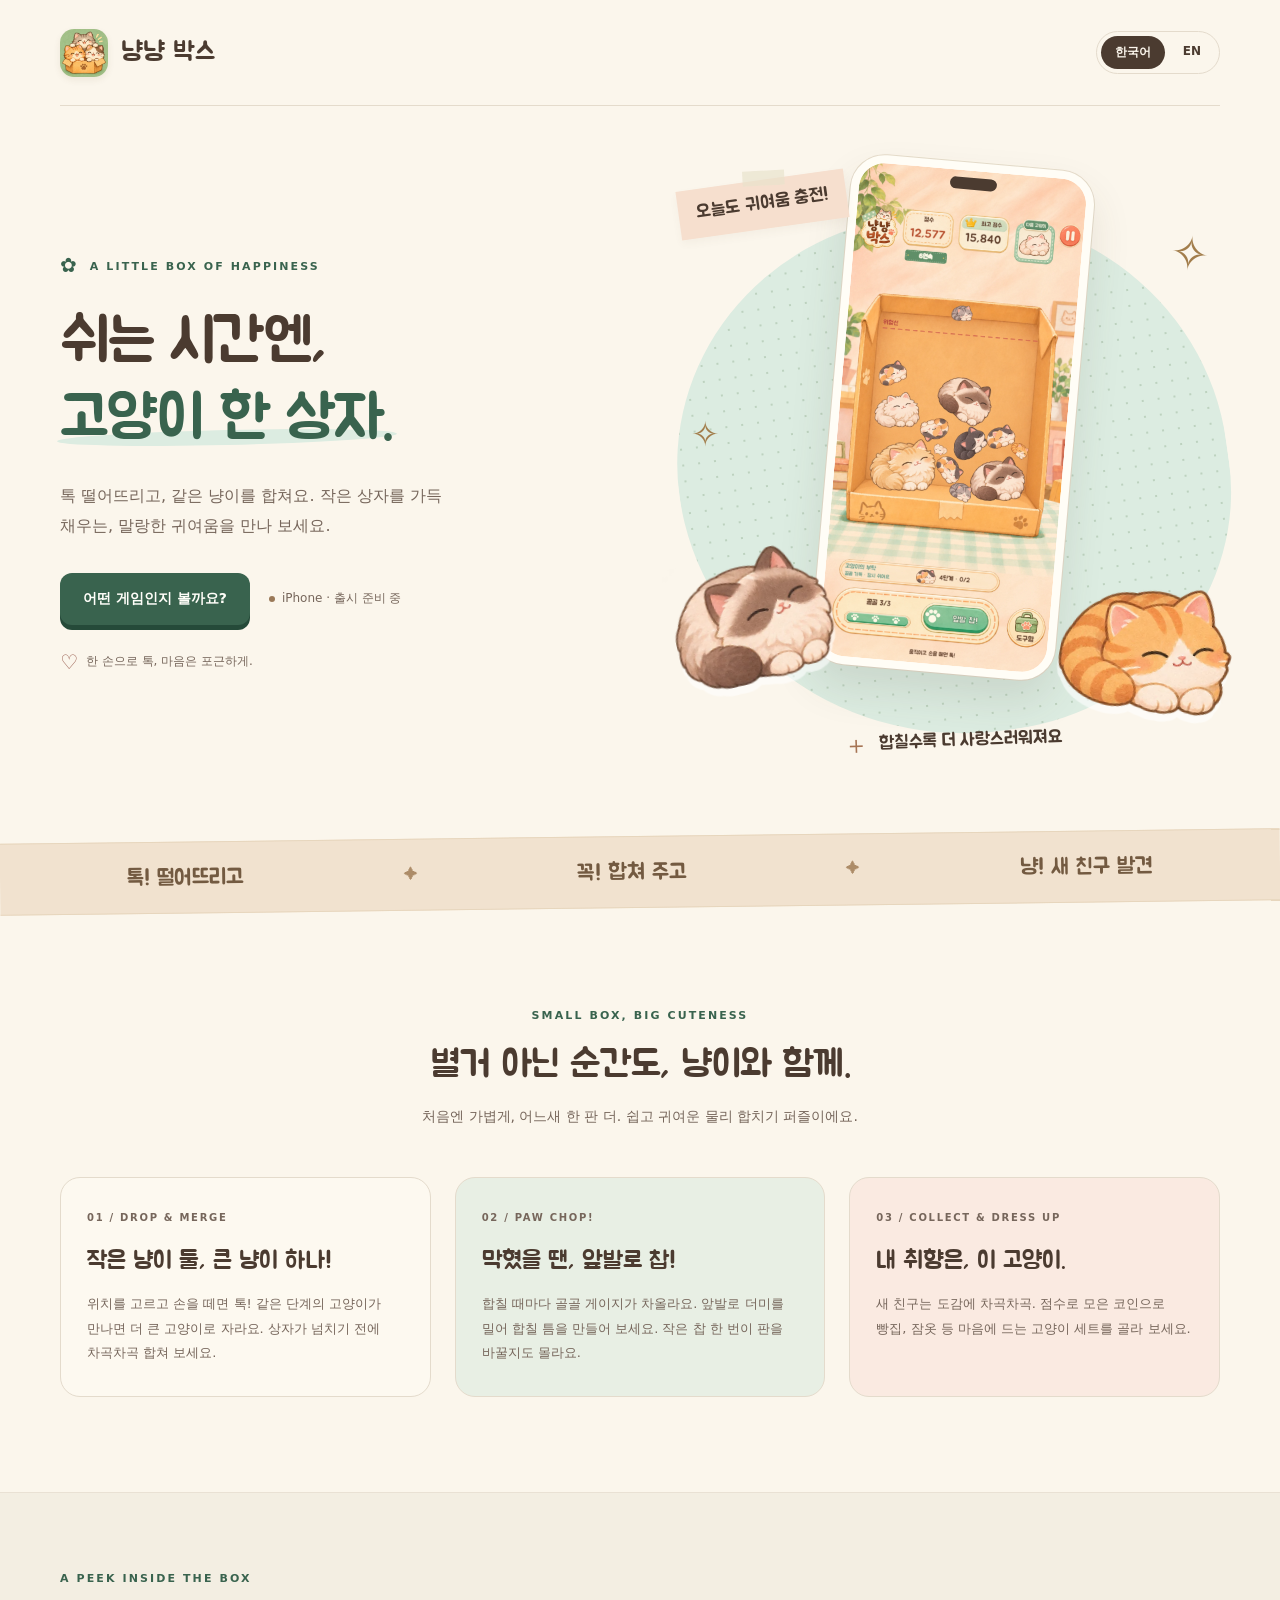
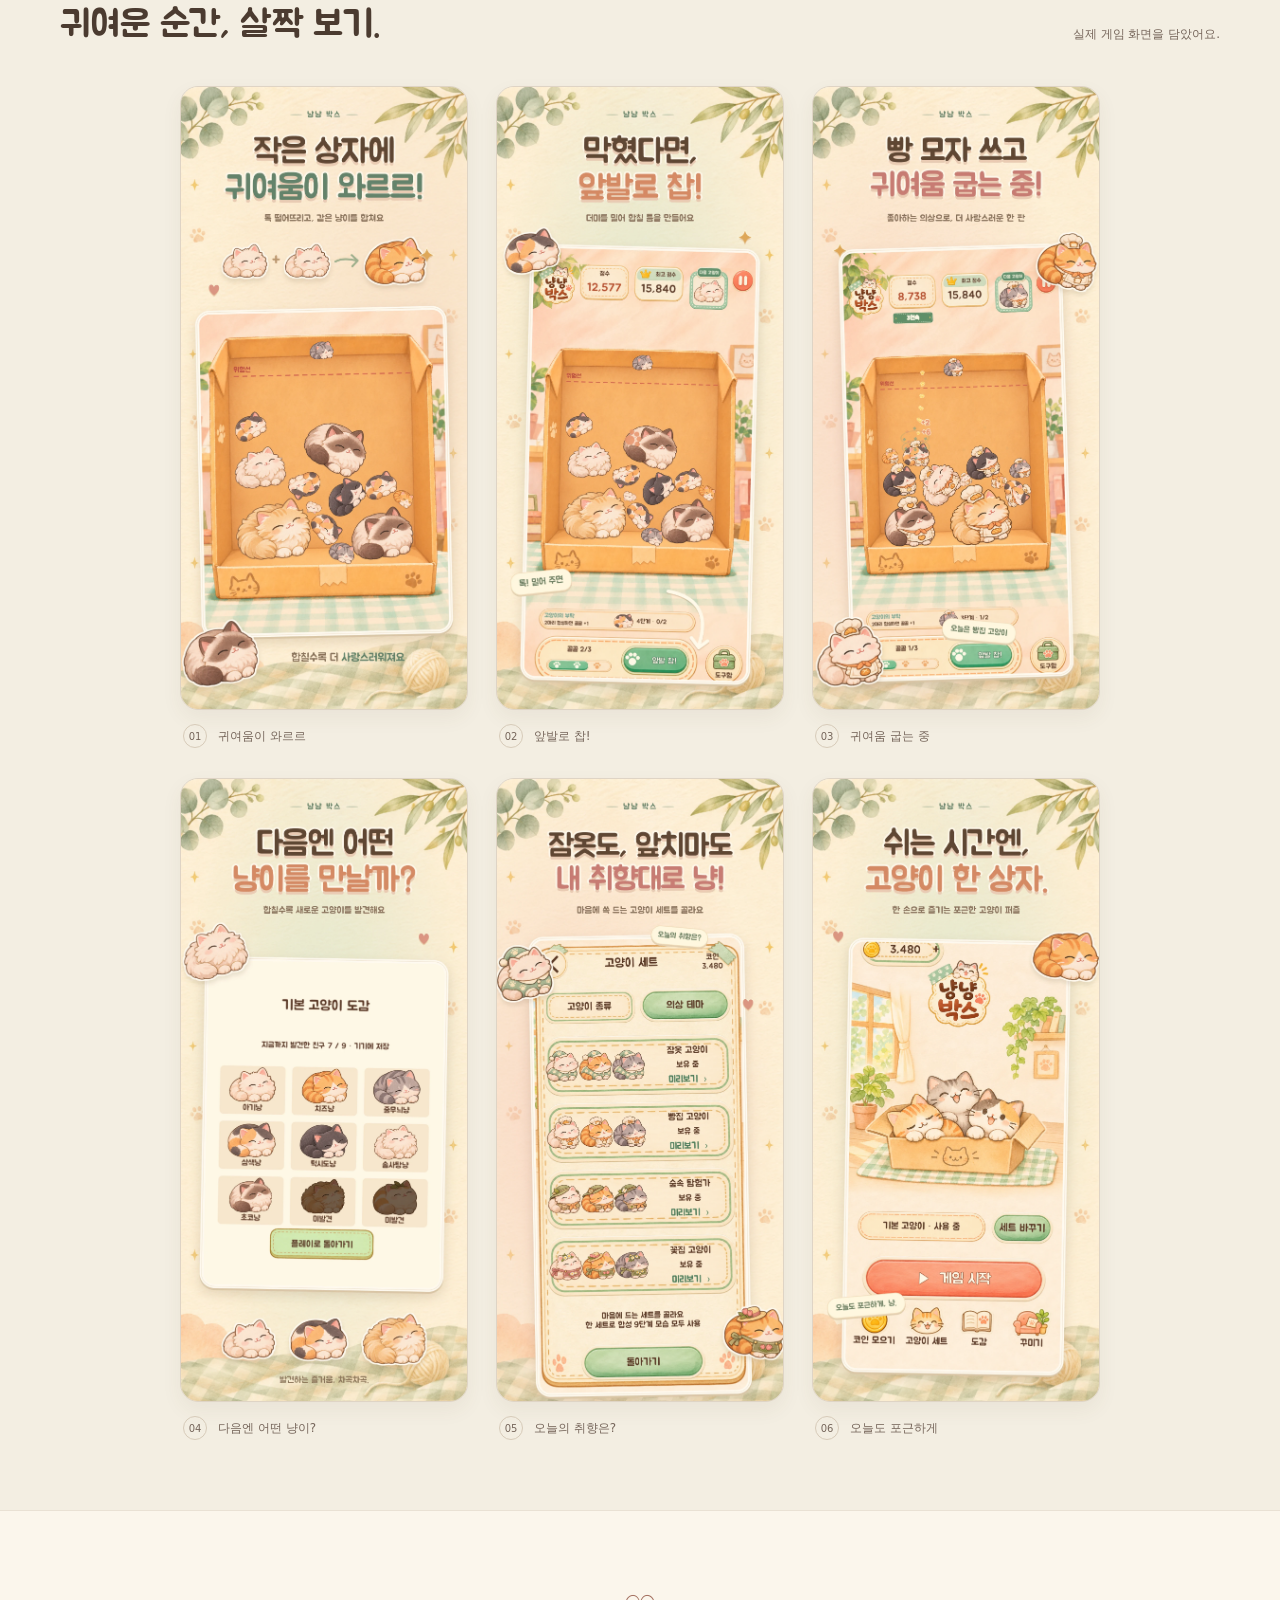
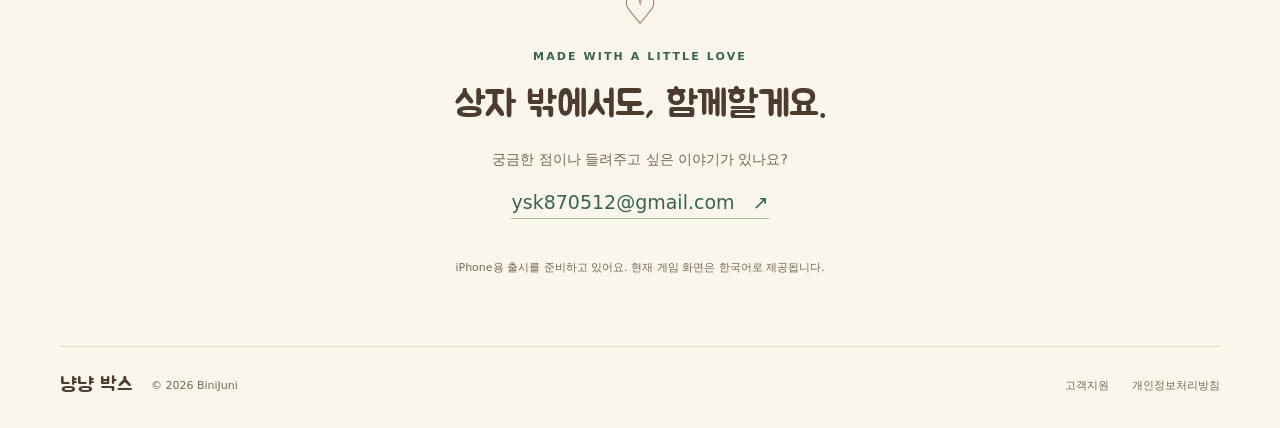
==== nyangnyangbox/index.html @ c01c6a5f "feat: publish cozy bilingual Nyang Nyang Box landing page" ====
<!doctype html>
<html lang="ko">
<head>
  <meta charset="utf-8">
  <meta name="viewport" content="width=device-width, initial-scale=1">
  <meta name="theme-color" content="#fbf6ec">
  <title>냥냥 박스 · 고양이를 합치는 포근한 퍼즐</title>
  <meta name="description" content="작은 상자에 고양이를 톡! 같은 고양이를 합치고, 앞발 찹으로 틈을 만들고, 사랑스러운 친구들을 모아 보세요. 냥냥 박스 공식 소개 페이지.">
  <link rel="canonical" href="https://ysk0512.github.io/nyangnyangbox/">
  <link rel="alternate" hreflang="ko" href="https://ysk0512.github.io/nyangnyangbox/">
  <link rel="alternate" hreflang="en" href="https://ysk0512.github.io/nyangnyangbox/?lang=en">
  <link rel="alternate" hreflang="x-default" href="https://ysk0512.github.io/nyangnyangbox/">
  <meta property="og:type" content="website">
  <meta property="og:title" content="냥냥 박스 · 고양이 한 상자의 행복">
  <meta property="og:description" content="톡 떨어뜨리고, 같은 냥이를 합쳐요. 한 손으로 즐기는 포근한 고양이 퍼즐.">
  <meta property="og:url" content="https://ysk0512.github.io/nyangnyangbox/">
  <meta property="og:image" content="https://ysk0512.github.io/nyangnyangbox/assets/app-icon.webp">
  <link rel="icon" type="image/webp" href="assets/app-icon.webp">
  <link rel="preload" href="assets/Jua-Regular.ttf" as="font" type="font/ttf" crossorigin>
  <link rel="stylesheet" href="style.css">
  <script src="site.js" defer></script>
</head>
<body>
  <a class="skip-link" href="#main" data-ko="본문으로 이동" data-en="Skip to content">본문으로 이동</a>
  <header class="site-header shell">
    <a class="brand" href="./" aria-label="냥냥 박스 · Nyang Nyang Box">
      <img src="assets/app-icon.webp" alt="" width="48" height="48">
      <span data-ko="냥냥 박스" data-en="Nyang Nyang Box">냥냥 박스</span>
    </a>
    <nav aria-label="Language" class="languages">
      <a href="?lang=ko" lang="ko" data-language="ko" aria-current="page">한국어</a>
      <a href="?lang=en" lang="en" data-language="en">EN</a>
    </nav>
  </header>

  <main id="main">
    <section class="hero shell" aria-labelledby="hero-title">
      <div class="hero-copy">
        <p class="eyebrow"><span class="tiny-paw" aria-hidden="true">✿</span> A LITTLE BOX OF HAPPINESS</p>
        <h1 id="hero-title"><span data-ko="쉬는 시간엔," data-en="A little break.">쉬는 시간엔,</span><br><em data-ko="고양이 한 상자." data-en="A box full of cats.">고양이 한 상자.</em></h1>
        <p class="hero-description" data-ko="톡 떨어뜨리고, 같은 냥이를 합쳐요. 작은 상자를 가득 채우는, 말랑한 귀여움을 만나 보세요." data-en="Drop a kitty. Merge a match. Fill a tiny box with soft little friends, one delightful discovery at a time.">톡 떨어뜨리고, 같은 냥이를 합쳐요. 작은 상자를 가득 채우는, 말랑한 귀여움을 만나 보세요.</p>
        <div class="hero-actions">
          <a class="button" href="#play" data-ko="어떤 게임인지 볼까요?" data-en="Meet your next favorite puzzle">어떤 게임인지 볼까요? <span aria-hidden="true">↗</span></a>
          <span class="release-status"><span aria-hidden="true"></span><span data-ko="iPhone · 출시 준비 중" data-en="Coming to iPhone">iPhone · 출시 준비 중</span></span>
        </div>
        <div class="little-note"><span aria-hidden="true">♡</span><span data-ko="한 손으로 톡, 마음은 포근하게." data-en="One hand. A few quiet moments. Lots of cute.">한 손으로 톡, 마음은 포근하게.</span></div>
      </div>
      <div class="hero-scene">
        <div class="scene-circle" aria-hidden="true"></div>
        <span class="scene-spark spark-one" aria-hidden="true">✧</span>
        <span class="scene-spark spark-two" aria-hidden="true">✧</span>
        <div class="note-tag" data-ko="오늘도 귀여움 충전!" data-en="Your daily dose of cute.">오늘도 귀여움 충전!</div>
        <div class="game-frame"><div class="camera" aria-hidden="true"></div><img src="assets/gameplay.webp" width="1320" height="2868" fetchpriority="high" alt="같은 고양이를 합쳐 더 큰 고양이로 키우는 실제 게임 화면" data-alt-ko="같은 고양이를 합쳐 더 큰 고양이로 키우는 실제 게임 화면" data-alt-en="Actual gameplay: matching cats merge into bigger cats inside a little box."></div>
        <div class="cat-sticker cat-left" aria-hidden="true"></div>
        <div class="cat-sticker cat-right" aria-hidden="true"></div>
        <div class="scene-caption"><span aria-hidden="true">＋</span><span data-ko="합칠수록 더 사랑스러워져요" data-en="Every merge, a little more to love.">합칠수록 더 사랑스러워져요</span></div>
      </div>
    </section>

    <div class="ribbon"><div class="shell ribbon-inner"><span data-ko="톡! 떨어뜨리고" data-en="DROP A KITTY">톡! 떨어뜨리고</span><span aria-hidden="true">✦</span><span data-ko="꼭! 합쳐 주고" data-en="MERGE A MATCH">꼭! 합쳐 주고</span><span aria-hidden="true">✦</span><span data-ko="냥! 새 친구 발견" data-en="MEET A NEW FRIEND">냥! 새 친구 발견</span></div></div>

    <section class="play-section shell" id="play" aria-labelledby="play-title">
      <div class="section-heading"><p class="eyebrow">SMALL BOX, BIG CUTENESS</p><h2 id="play-title" data-ko="별거 아닌 순간도, 냥이와 함께." data-en="Make a little room for happy.">별거 아닌 순간도, 냥이와 함께.</h2><p data-ko="처음엔 가볍게, 어느새 한 판 더. 쉽고 귀여운 물리 합치기 퍼즐이에요." data-en="Easy to pick up. Hard to leave at just one round. A cozy physics puzzle for your little breaks.">처음엔 가볍게, 어느새 한 판 더. 쉽고 귀여운 물리 합치기 퍼즐이에요.</p></div>
      <div class="features">
        <article class="feature"><span class="feature-number">01 / DROP & MERGE</span><h3 data-ko="작은 냥이 둘, 큰 냥이 하나!" data-en="Two little cats. One bigger friend.">작은 냥이 둘, 큰 냥이 하나!</h3><p data-ko="위치를 고르고 손을 떼면 톡! 같은 단계의 고양이가 만나면 더 큰 고양이로 자라요. 상자가 넘치기 전에 차곡차곡 합쳐 보세요." data-en="Pick a spot and let go. Matching cats merge into a bigger kitty. Keep finding room before the box overflows.">위치를 고르고 손을 떼면 톡! 같은 단계의 고양이가 만나면 더 큰 고양이로 자라요. 상자가 넘치기 전에 차곡차곡 합쳐 보세요.</p></article>
        <article class="feature"><span class="feature-number">02 / PAW CHOP!</span><h3 data-ko="막혔을 땐, 앞발로 찹!" data-en="A little stuck? Paw Chop!">막혔을 땐, 앞발로 찹!</h3><p data-ko="합칠 때마다 골골 게이지가 차올라요. 앞발로 더미를 밀어 합칠 틈을 만들어 보세요. 작은 찹 한 번이 판을 바꿀지도 몰라요." data-en="Merges fill your purr gauge. Use a paw to push the pile and open a gap. One little chop can make all the difference.">합칠 때마다 골골 게이지가 차올라요. 앞발로 더미를 밀어 합칠 틈을 만들어 보세요. 작은 찹 한 번이 판을 바꿀지도 몰라요.</p></article>
        <article class="feature"><span class="feature-number">03 / COLLECT & DRESS UP</span><h3 data-ko="내 취향은, 이 고양이." data-en="Find your kind of cute.">내 취향은, 이 고양이.</h3><p data-ko="새 친구는 도감에 차곡차곡. 점수로 모은 코인으로 빵집, 잠옷 등 마음에 드는 고양이 세트를 골라 보세요." data-en="Add new friends to your collection book. Use coins earned from your score to pick your favorite cat sets, from tiny bakers to cozy pajamas.">새 친구는 도감에 차곡차곡. 점수로 모은 코인으로 빵집, 잠옷 등 마음에 드는 고양이 세트를 골라 보세요.</p></article>
      </div>
    </section>

    <section class="gallery-section" aria-labelledby="gallery-title">
      <div class="shell"><div class="gallery-heading"><div><p class="eyebrow">A PEEK INSIDE THE BOX</p><h2 id="gallery-title" data-ko="귀여운 순간, 살짝 보기." data-en="A peek at the happy little moments.">귀여운 순간, 살짝 보기.</h2></div><p data-ko="실제 게임 화면을 담았어요." data-en="Featuring actual game screens.">실제 게임 화면을 담았어요.</p></div>
      <div class="screenshots">
        <figure><img src="assets/ko/01-merge.webp" data-shot="01-merge" alt="고양이 합치기" data-alt-ko="고양이 합치기" data-alt-en="Drop and merge cute cats" loading="lazy" width="1206" height="2622"><figcaption><span>01</span><span data-ko="귀여움이 와르르" data-en="So much cute">귀여움이 와르르</span></figcaption></figure>
        <figure><img src="assets/ko/02-paw.webp" data-shot="02-paw" alt="앞발 찹으로 더미 밀기" data-alt-ko="앞발 찹으로 더미 밀기" data-alt-en="Make room with Paw Chop" loading="lazy" width="1206" height="2622"><figcaption><span>02</span><span data-ko="앞발로 찹!" data-en="Paw Chop!">앞발로 찹!</span></figcaption></figure>
        <figure><img src="assets/ko/03-bakery.webp" data-shot="03-bakery" alt="빵집 고양이 세트" data-alt-ko="빵집 고양이 세트" data-alt-en="Tiny bakery outfits" loading="lazy" width="1206" height="2622"><figcaption><span>03</span><span data-ko="귀여움 굽는 중" data-en="Freshly baked cuteness">귀여움 굽는 중</span></figcaption></figure>
        <figure><img src="assets/ko/04-collection.webp" data-shot="04-collection" alt="새 고양이를 발견하는 도감" data-alt-ko="새 고양이를 발견하는 도감" data-alt-en="Discover friends in your collection book" loading="lazy" width="1206" height="2622"><figcaption><span>04</span><span data-ko="다음엔 어떤 냥이?" data-en="Who’s your next kitty?">다음엔 어떤 냥이?</span></figcaption></figure>
        <figure><img src="assets/ko/05-sets.webp" data-shot="05-sets" alt="다양한 고양이 세트 선택 화면" data-alt-ko="다양한 고양이 세트 선택 화면" data-alt-en="Choose your favorite cat sets" loading="lazy" width="1206" height="2622"><figcaption><span>05</span><span data-ko="오늘의 취향은?" data-en="Pick a look. Fall in love.">오늘의 취향은?</span></figcaption></figure>
        <figure><img src="assets/ko/06-home.webp" data-shot="06-home" alt="포근한 냥냥 박스 로비" data-alt-ko="포근한 냥냥 박스 로비" data-alt-en="Your cozy home in Nyang Nyang Box" loading="lazy" width="1206" height="2622"><figcaption><span>06</span><span data-ko="오늘도 포근하게" data-en="Your little box of cozy">오늘도 포근하게</span></figcaption></figure>
      </div></div>
    </section>

    <section class="support-section shell" aria-labelledby="support-title">
      <div class="support-icon" aria-hidden="true">♡</div><p class="eyebrow">MADE WITH A LITTLE LOVE</p><h2 id="support-title" data-ko="상자 밖에서도, 함께할게요." data-en="A little help, outside the box.">상자 밖에서도, 함께할게요.</h2><p data-ko="궁금한 점이나 들려주고 싶은 이야기가 있나요?" data-en="Have a question, or something you’d like to share?">궁금한 점이나 들려주고 싶은 이야기가 있나요?</p><a class="contact-link" href="mailto:ysk870512@gmail.com">ysk870512@gmail.com <span aria-hidden="true">↗</span></a>
      <p class="game-note" data-ko="iPhone용 출시를 준비하고 있어요. 현재 게임 화면은 한국어로 제공됩니다." data-en="Coming to iPhone. The game interface is currently in Korean; the English screenshots translate the promotional captions.">iPhone용 출시를 준비하고 있어요. 현재 게임 화면은 한국어로 제공됩니다.</p>
    </section>
  </main>
  <footer class="site-footer shell"><div><span class="footer-brand" data-ko="냥냥 박스" data-en="Nyang Nyang Box">냥냥 박스</span><span>© 2026 BiniJuni</span></div><nav aria-label="Support and privacy"><a href="https://glen-way-ce8.notion.site/4182d9aa2a4b808ebbd0df42211d2265" data-ko="고객지원" data-en="Support">고객지원</a><a href="https://glen-way-ce8.notion.site/4182d9aa2a4b80f28d72df3a32ca5fbc" data-ko="개인정보처리방침" data-en="Privacy policy">개인정보처리방침</a></nav></footer>
</body>
</html>
---- nyangnyangbox/style.css ----
@font-face{font-family:Jua;src:url('assets/Jua-Regular.ttf') format('truetype');font-weight:400;font-style:normal;font-display:swap}
:root{--cream:#fbf6ec;--ink:#4b3b30;--muted:#76665b;--mint:#dcece1;--green:#39634e;--pink:#f3d7cd;--line:#e4dbcc}
*{box-sizing:border-box}html{scroll-behavior:smooth;scroll-padding-top:24px}body{margin:0;overflow-x:clip;background:var(--cream);color:var(--ink);font-family:system-ui,-apple-system,'Segoe UI',sans-serif;word-break:keep-all;-webkit-font-smoothing:antialiased}a{color:inherit;text-decoration:none}img{display:block;max-width:100%;height:auto}button,a{-webkit-tap-highlight-color:transparent}a:focus-visible{outline:3px solid var(--green);outline-offset:5px}h1,h2,h3,p{margin:0}h1,h2,h3,.brand,.footer-brand,.note-tag,.scene-caption,.ribbon{font-family:Jua,sans-serif;font-weight:400}p{line-height:1.85}.shell{width:min(1160px,calc(100% - 80px));margin-inline:auto}.skip-link{position:absolute;left:20px;top:-100px;background:var(--green);color:white;padding:12px;z-index:9}.skip-link:focus{top:8px}.site-header{display:flex;justify-content:space-between;align-items:center;min-height:106px;border-bottom:1px solid var(--line)}.brand{display:flex;gap:13px;align-items:center;font-size:26px}.brand img{border-radius:14px;box-shadow:0 3px 7px #5e492215}.languages{display:flex;gap:4px;padding:4px;border:1px solid var(--line);border-radius:30px}.languages a{padding:8px 14px;border-radius:22px;font-size:12px;font-weight:650}.languages [aria-current=page]{background:var(--ink);color:var(--cream)}
.hero{display:grid;grid-template-columns:1.12fr 1fr;gap:30px;align-items:center;min-height:730px;padding-block:42px 60px}.eyebrow{font-size:11px;letter-spacing:2.1px;font-weight:750;color:var(--green);line-height:1.5}.tiny-paw{font-size:20px;vertical-align:-2px;margin-right:5px}.hero h1{font-size:clamp(48px,4.7vw,66px);line-height:1.28;letter-spacing:-1.7px;margin-top:24px}.hero h1 em{font-style:normal;color:var(--green);white-space:nowrap;position:relative;z-index:0}.hero h1 em:after{content:'';position:absolute;bottom:4px;left:-3px;right:-4px;height:15px;background:var(--mint);border-radius:50%;z-index:-1;transform:rotate(-1.3deg)}.hero-description{max-width:390px;color:var(--muted);font-size:16px;margin-top:23px}.hero-actions{margin-top:32px;display:flex;flex-wrap:wrap;gap:19px;align-items:center}.button{display:inline-flex;gap:22px;align-items:center;background:var(--green);color:#fffef9;border-radius:12px;padding:17px 23px;font-weight:650;font-size:14px;box-shadow:0 5px 0 #254a39;transition:transform .18s}.button:hover{transform:translateY(-2px)}.release-status{font-size:12px;color:var(--muted);display:flex;align-items:center;gap:7px}.release-status>span:first-child{width:6px;height:6px;border-radius:50%;background:#9a7958}.little-note{display:flex;align-items:center;gap:8px;font-size:12px;color:var(--muted);margin-top:25px}.little-note>span:first-child{font-size:20px;color:#9d6456}
.hero-scene{height:605px;position:relative;isolation:isolate}.scene-circle{position:absolute;inset:52px -8px 30px;background:var(--mint);border-radius:48% 52% 46% 54%;transform:rotate(-8deg);z-index:-2;background-image:radial-gradient(#bdd2bf 1px,transparent 1px);background-size:16px 16px}.game-frame{position:absolute;width:244px;left:50%;top:2px;transform:translateX(-50%) rotate(5deg);border:8px solid #fffdf6;border-radius:34px;background:#fffdf6;box-shadow:0 22px 40px #51463520,0 0 0 1px #e6ddcc;overflow:hidden}.game-frame img{border-radius:25px}.camera{position:absolute;background:#4b3b30;width:47px;height:12px;left:50%;top:7px;transform:translateX(-50%);border-radius:20px;z-index:1}.note-tag{position:absolute;top:20px;left:-9px;z-index:2;background:#f6dfce;padding:13px 18px;transform:rotate(-8deg);font-size:18px;box-shadow:0 4px 9px #6850380c}.note-tag:before{content:'';position:absolute;width:42px;height:15px;background:#e9e3ccaa;left:40%;top:-9px;transform:rotate(5deg)}.cat-sticker{position:absolute;background-image:url('assets/cats.webp');background-repeat:no-repeat;filter:drop-shadow(0 8px 0 #fff9);z-index:2}.cat-left{width:160px;height:130px;background-size:567px 567px;background-position:-17px -410px;left:-15px;bottom:83px;transform:rotate(-13deg)}.cat-right{width:170px;height:131px;background-size:658px 658px;background-position:-242px -43.5px;right:-12px;bottom:53px;transform:rotate(11deg)}.scene-spark{position:absolute;font-size:47px;color:#a27d4b}.spark-one{right:11px;top:66px;transform:rotate(9deg)}.spark-two{left:4px;top:254px;font-size:34px}.scene-caption{position:absolute;bottom:7px;left:50%;transform:translateX(-50%) rotate(-2deg);display:flex;gap:10px;align-items:center;white-space:nowrap;font-size:18px}.scene-caption>span:first-child{color:#a67454;font-size:25px}
.ribbon{background:#f1e2cf;border-block:1px solid #e7d6bd;transform:rotate(-.7deg);padding:21px 0}.ribbon-inner{display:flex;justify-content:space-around;gap:25px;align-items:center;font-size:22px;color:#735a41}.ribbon-inner>span:nth-child(even){font-size:14px;color:#ad8c68}.play-section{padding-block:100px 95px}.section-heading{text-align:center;margin-bottom:47px}h2{font-size:37px;line-height:1.35;letter-spacing:-.6px}.section-heading h2{margin-top:15px}.section-heading>p:last-child{color:var(--muted);font-size:14px;margin-top:15px}.features{display:grid;grid-template-columns:repeat(3,1fr);gap:24px}.feature{border:1px solid var(--line);border-radius:20px;padding:28px 26px 30px;background:#fffdf65c;position:relative}.feature:nth-child(2){background:#e8efe4}.feature:nth-child(3){background:#faeae1}.feature-number{font-size:10px;letter-spacing:1.7px;color:var(--muted);font-weight:700}.feature h3{font-size:24px;line-height:1.4;margin-top:20px}.feature p{font-size:13px;color:var(--muted);margin-top:13px;line-height:1.9}
.gallery-section{background:#f3eee2;padding-block:78px 70px;border-block:1px solid #e9e1d4}.gallery-heading{display:flex;align-items:end;justify-content:space-between;gap:24px;margin-bottom:36px}.gallery-heading h2{margin-top:13px}.gallery-heading>p{font-size:12px;color:var(--muted);white-space:nowrap;padding-bottom:5px}.screenshots{display:grid;grid-template-columns:repeat(3,minmax(0,1fr));gap:30px 28px;max-width:920px;margin-inline:auto}figure{margin:0}figure img{border-radius:18px;border:1px solid #dfd4c5;box-shadow:0 8px 20px #5c4b3310;width:100%}figcaption{display:flex;gap:11px;align-items:center;padding:14px 3px 0;font-size:12px;color:var(--muted)}figcaption>span:first-child{font-size:10px;border:1px solid #d7cbb9;border-radius:50%;width:24px;height:24px;display:grid;place-items:center}.support-section{padding-block:79px 67px;text-align:center}.support-icon{font-size:40px;line-height:1;color:#a26e5e;margin-bottom:19px}.support-section h2{margin-top:14px}.support-section>p:not(.eyebrow){margin-top:18px;font-size:14px;color:var(--muted)}.contact-link{display:inline-block;font-size:19px;color:var(--green);border-bottom:1px solid #a7bc9f;margin-top:18px;padding-bottom:5px}.contact-link span{margin-left:12px}.support-section .game-note{font-size:11px!important;margin-top:39px!important}.site-footer{border-top:1px solid var(--line);padding-block:26px 30px;display:flex;justify-content:space-between;align-items:center;font-size:11px;color:var(--muted);gap:18px}.site-footer>div{display:flex;align-items:center;gap:18px}.footer-brand{font-size:20px;color:var(--ink)}.site-footer nav{display:flex;gap:23px}.site-footer nav a:hover{text-decoration:underline}html[lang=en] .hero h1{font-size:clamp(41px,4.1vw,58px);letter-spacing:-1.2px}html[lang=en] .hero-description{max-width:410px}html[lang=en] .hero-actions{gap:17px}html[lang=en] .hero-actions .button{font-size:12px}html[lang=en] .note-tag{font-size:16px}
@media(min-width:1500px){.hero{min-height:780px}.hero-scene{transform:scale(1.06)}}
@media(max-width:1050px){.shell{width:calc(100% - 52px)}.hero{gap:14px;min-height:680px}.hero h1{font-size:48px}.hero-scene{height:565px}.game-frame{width:225px}.cat-left{left:-3px;bottom:80px;transform:rotate(-13deg) scale(.85)}.cat-right{right:-13px;bottom:45px;transform:rotate(11deg) scale(.85)}.note-tag{left:0;font-size:15px}.scene-circle{inset:55px 0 32px}.hero-description{font-size:14px}.scene-caption{font-size:15px}.ribbon-inner{font-size:19px}.features{gap:15px}.feature{padding:23px 20px}.feature h3{font-size:22px}h2{font-size:32px}html[lang=en] .hero h1{font-size:42px}}
@media(max-width:760px){.shell{width:calc(100% - 40px)}.site-header{min-height:86px}.brand{font-size:22px;gap:10px}.brand img{width:40px;height:40px;border-radius:12px}.languages a{padding:7px 10px;font-size:11px}.hero{grid-template-columns:1fr;padding-block:45px 36px;gap:30px;text-align:center;min-height:0}.eyebrow{font-size:10px;letter-spacing:1.7px}.hero h1{font-size:50px;margin-top:20px;letter-spacing:-1.7px}.hero-description{margin:20px auto 0;max-width:320px;font-size:14px}.hero-actions{justify-content:center;gap:20px;margin-top:26px}.button{padding:15px 20px}.little-note{justify-content:center;margin-top:23px;font-size:11px}.hero-scene{height:545px;max-width:420px;width:100%;margin:0 auto}.game-frame{width:224px;top:1px}.scene-circle{inset:42px 0 30px;transform:none}.note-tag{left:8px;top:23px;font-size:15px}.spark-one{right:12px}.spark-two{left:8px}.cat-left{left:0;bottom:71px}.cat-right{right:-4px;bottom:37px}.scene-caption{bottom:0;font-size:16px}.ribbon{padding:17px 0}.ribbon-inner{gap:10px;font-size:15px;width:calc(100% - 30px)}.ribbon-inner>span:nth-child(even){font-size:10px}.play-section{padding-block:63px}.section-heading{margin-bottom:30px}h2{font-size:30px}.section-heading>p:last-child{font-size:13px;max-width:310px;margin-inline:auto}.features{grid-template-columns:1fr;gap:15px}.feature{padding:25px}.feature h3{margin-top:14px;font-size:24px}.feature p{font-size:13px;margin-top:10px}.gallery-section{padding-block:52px 42px}.gallery-heading{display:block;margin-bottom:27px}.gallery-heading>p{margin-top:12px}.screenshots{display:flex;gap:18px;overflow-x:auto;scroll-snap-type:x mandatory;padding:0 20px 18px;margin-inline:-20px;scroll-padding-inline:20px}.screenshots figure{flex:0 0 min(73vw,285px);scroll-snap-align:start}.screenshots img{border-radius:16px}figcaption{font-size:12px}.support-section{padding-block:58px 46px}.support-section h2{font-size:29px}.support-section>p:not(.eyebrow){font-size:13px}.contact-link{font-size:17px}.site-footer{align-items:start;flex-direction:column;padding-block:24px;gap:20px}.site-footer>div{width:100%;justify-content:space-between}.site-footer nav{gap:22px}html[lang=en] .hero h1{font-size:43px}html[lang=en] .ribbon-inner{font-size:12px;gap:7px}html[lang=en] .hero-actions{flex-direction:column;gap:19px}html[lang=en] .scene-caption{font-size:15px}html[lang=en] .note-tag{font-size:14px}}
@media(max-width:360px){.shell{width:calc(100% - 32px)}.brand{font-size:19px}.brand img{width:34px;height:34px}.languages a{padding:6px 8px}.hero h1{font-size:44px}html[lang=en] .hero h1{font-size:37px}.hero-scene{height:520px}.game-frame{width:208px}.note-tag{font-size:13px;left:0}.cat-left{left:-20px}.cat-right{right:-17px}.ribbon-inner{font-size:13px}.screenshots{margin-inline:-16px;padding-inline:16px}.scene-caption{font-size:14px}}
@media(prefers-reduced-motion:reduce){html{scroll-behavior:auto}.button{transition:none}}
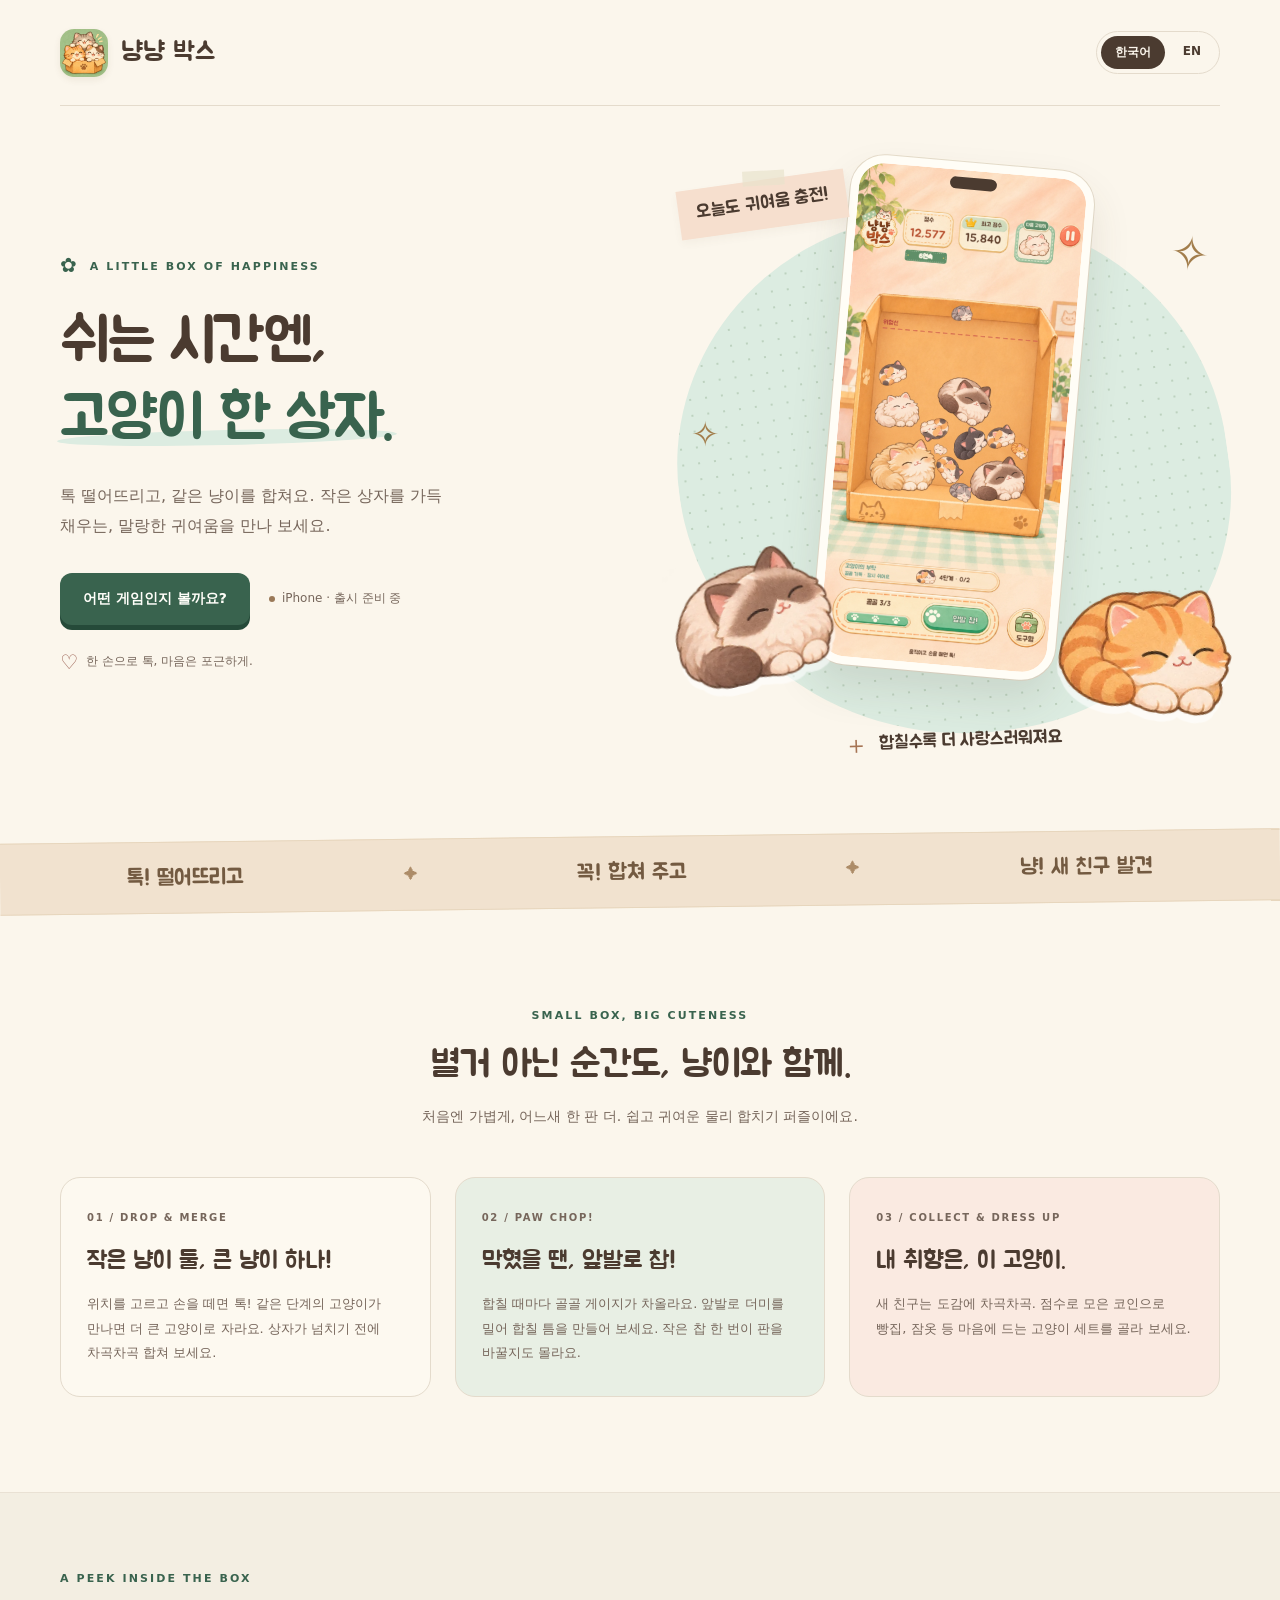
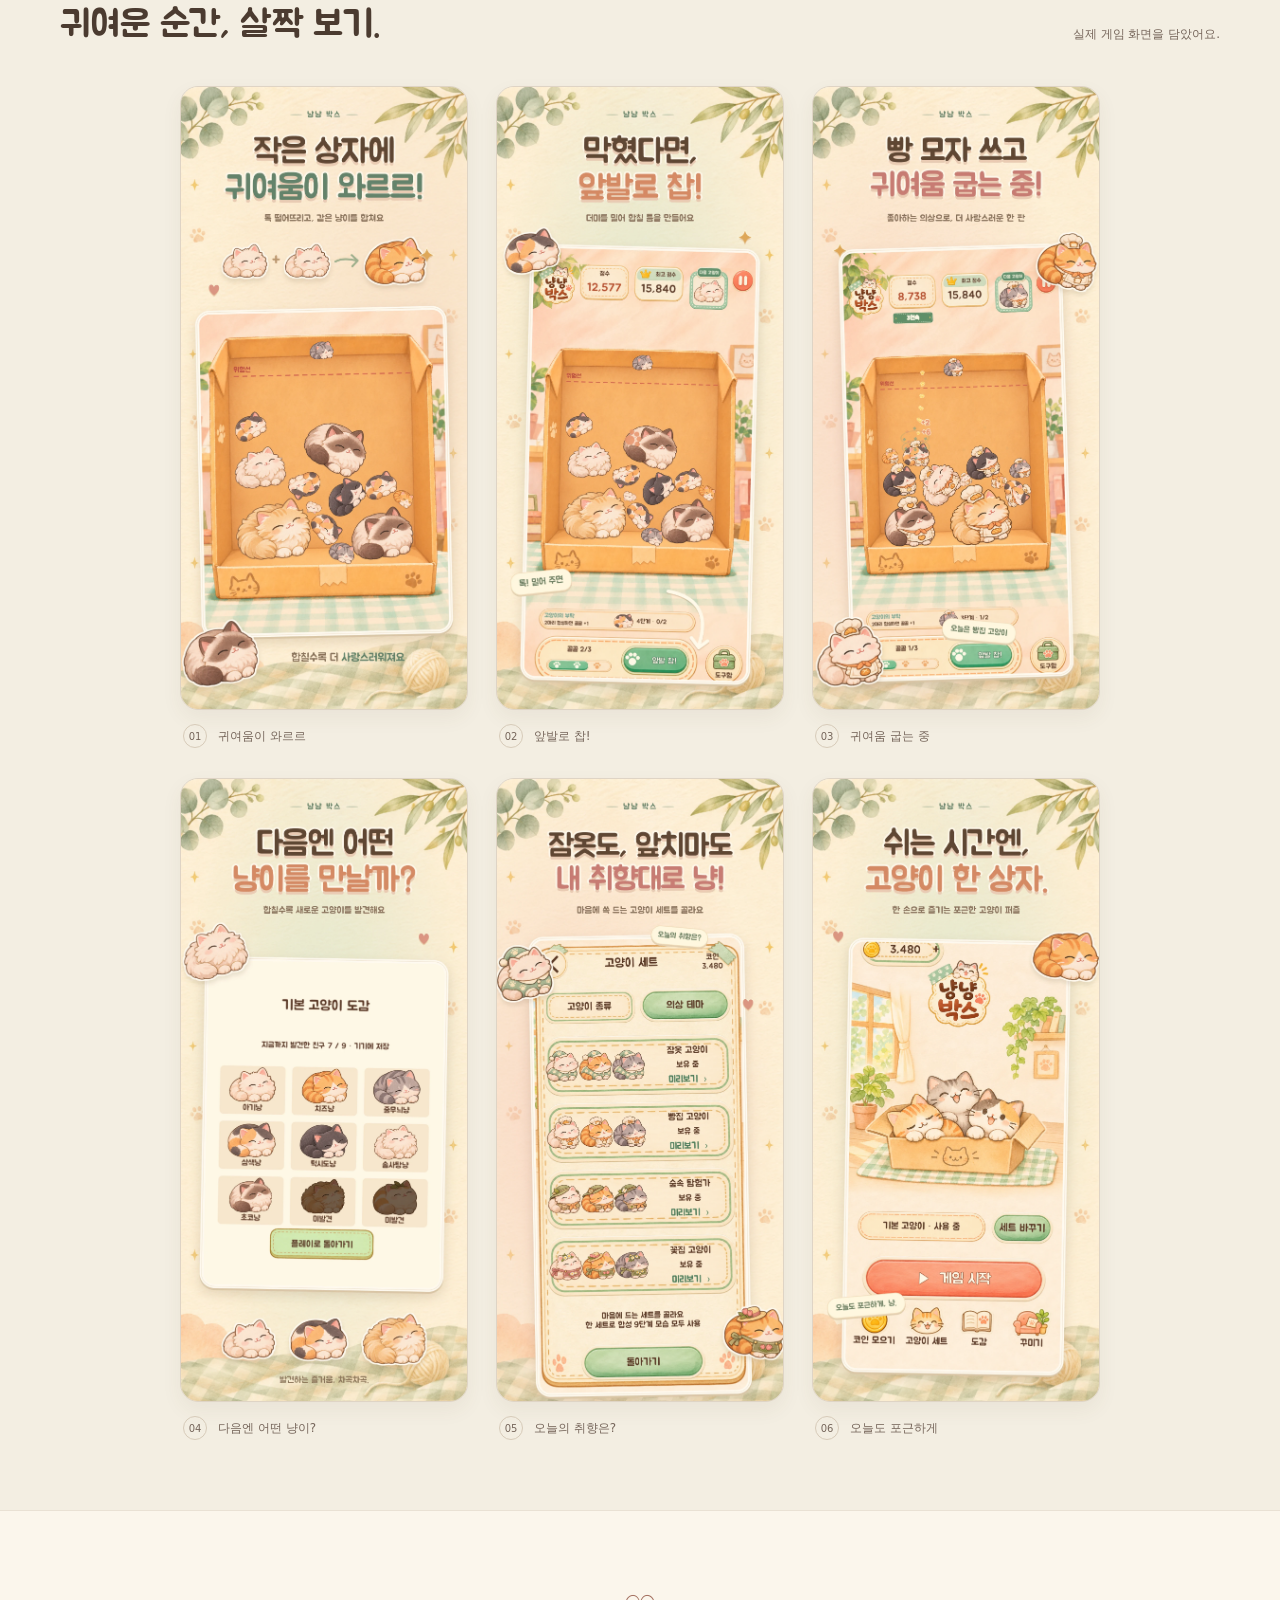
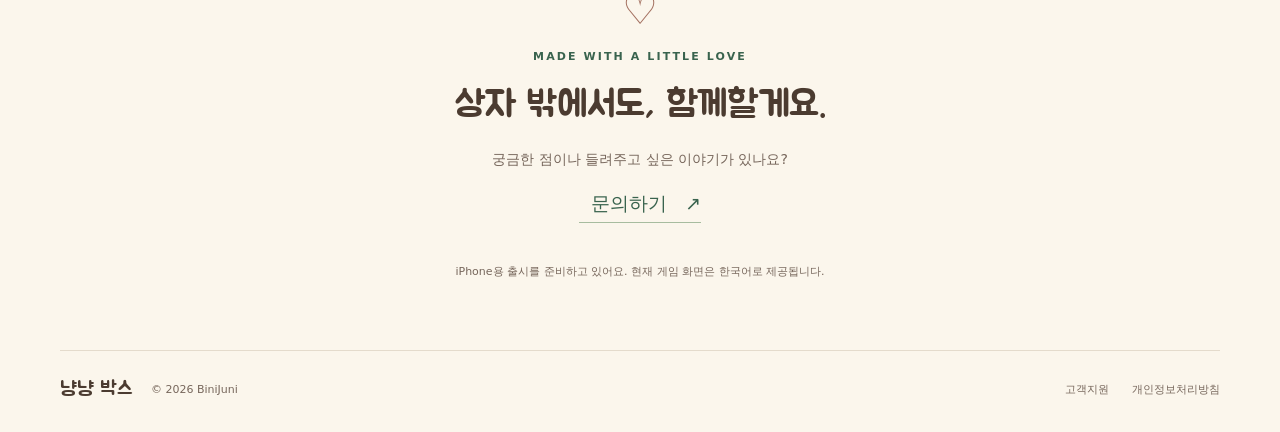
==== commit 20b309f3: "fix: replace visible email with localized contact link" ====
--- a/nyangnyangbox/index.html
+++ b/nyangnyangbox/index.html
@@ -81,7 +81,7 @@
     </section>
 
     <section class="support-section shell" aria-labelledby="support-title">
-      <div class="support-icon" aria-hidden="true">♡</div><p class="eyebrow">MADE WITH A LITTLE LOVE</p><h2 id="support-title" data-ko="상자 밖에서도, 함께할게요." data-en="A little help, outside the box.">상자 밖에서도, 함께할게요.</h2><p data-ko="궁금한 점이나 들려주고 싶은 이야기가 있나요?" data-en="Have a question, or something you’d like to share?">궁금한 점이나 들려주고 싶은 이야기가 있나요?</p><a class="contact-link" href="mailto:ysk870512@gmail.com">ysk870512@gmail.com <span aria-hidden="true">↗</span></a>
+      <div class="support-icon" aria-hidden="true">♡</div><p class="eyebrow">MADE WITH A LITTLE LOVE</p><h2 id="support-title" data-ko="상자 밖에서도, 함께할게요." data-en="A little help, outside the box.">상자 밖에서도, 함께할게요.</h2><p data-ko="궁금한 점이나 들려주고 싶은 이야기가 있나요?" data-en="Have a question, or something you’d like to share?">궁금한 점이나 들려주고 싶은 이야기가 있나요?</p><a class="contact-link" href="mailto:ysk870512@gmail.com"><span data-ko="문의하기" data-en="Contact us">문의하기</span> <span aria-hidden="true">↗</span></a>
       <p class="game-note" data-ko="iPhone용 출시를 준비하고 있어요. 현재 게임 화면은 한국어로 제공됩니다." data-en="Coming to iPhone. The game interface is currently in Korean; the English screenshots translate the promotional captions.">iPhone용 출시를 준비하고 있어요. 현재 게임 화면은 한국어로 제공됩니다.</p>
     </section>
   </main>
